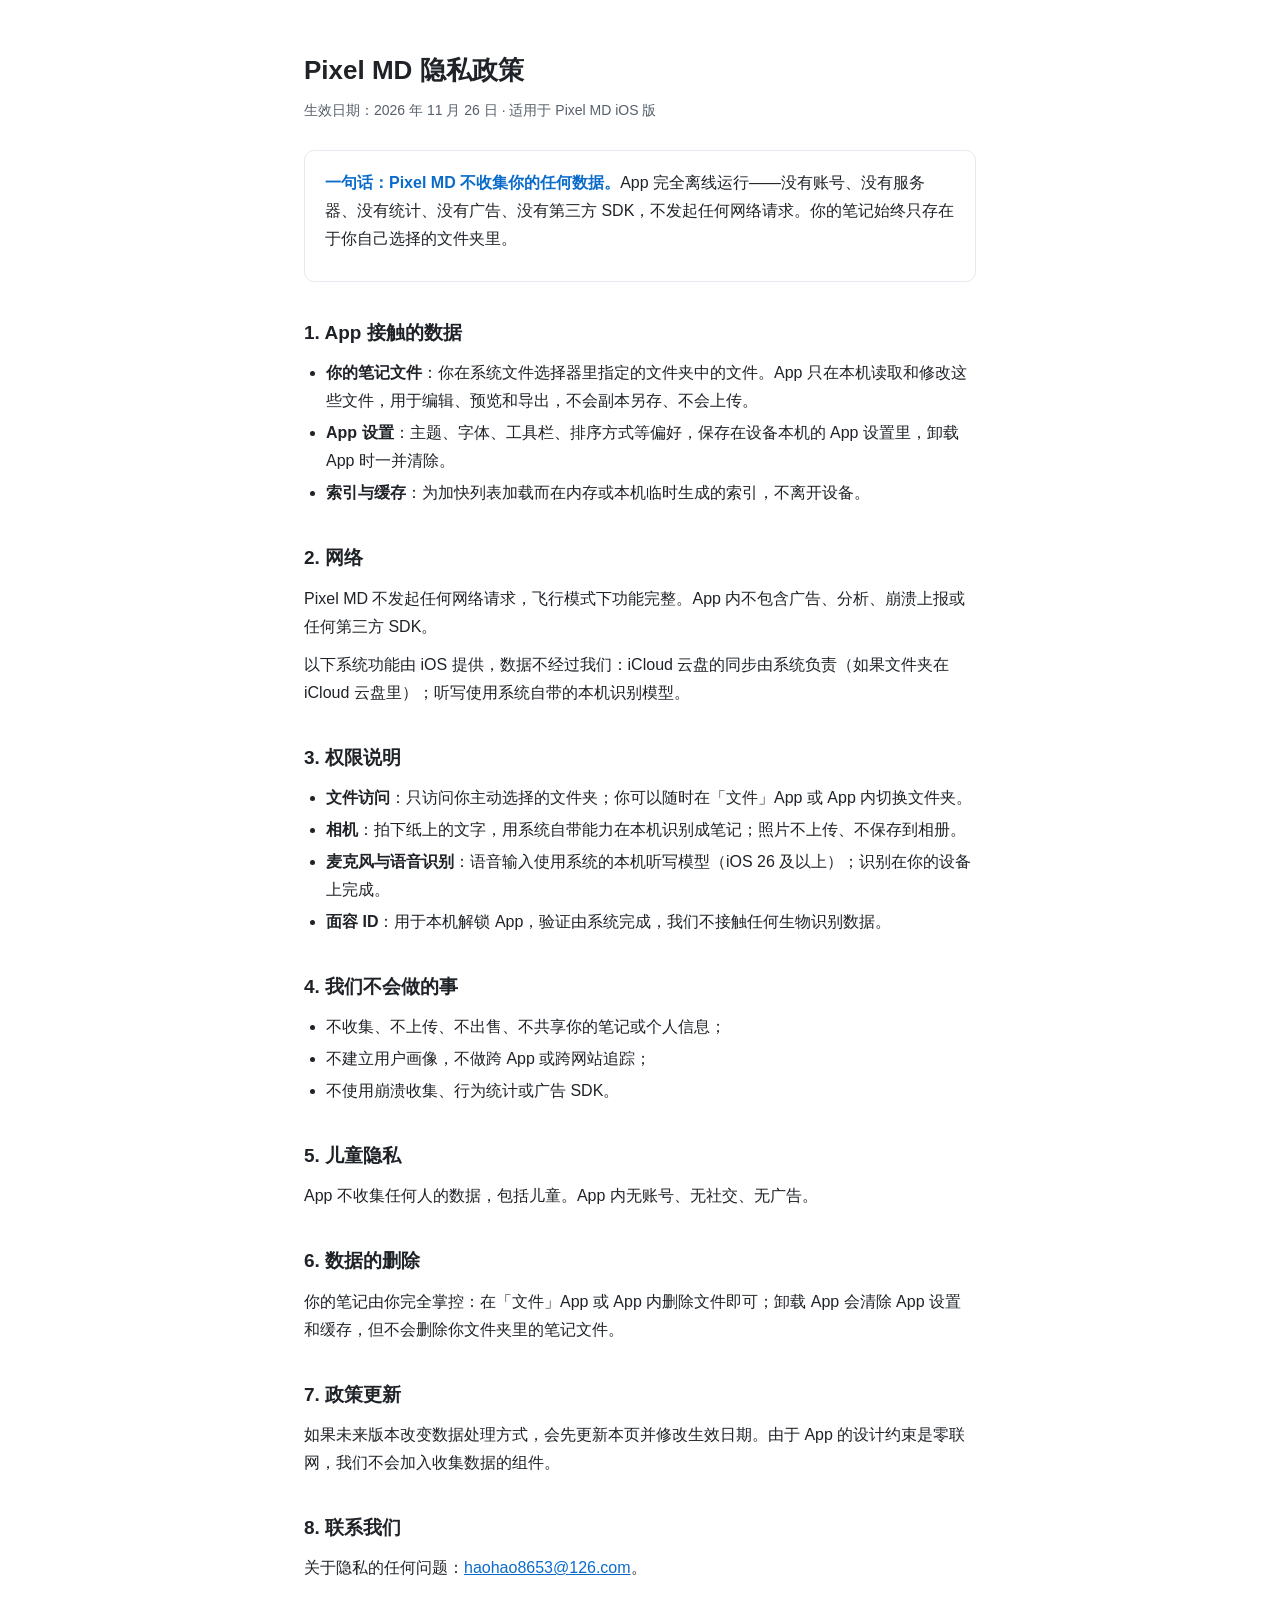
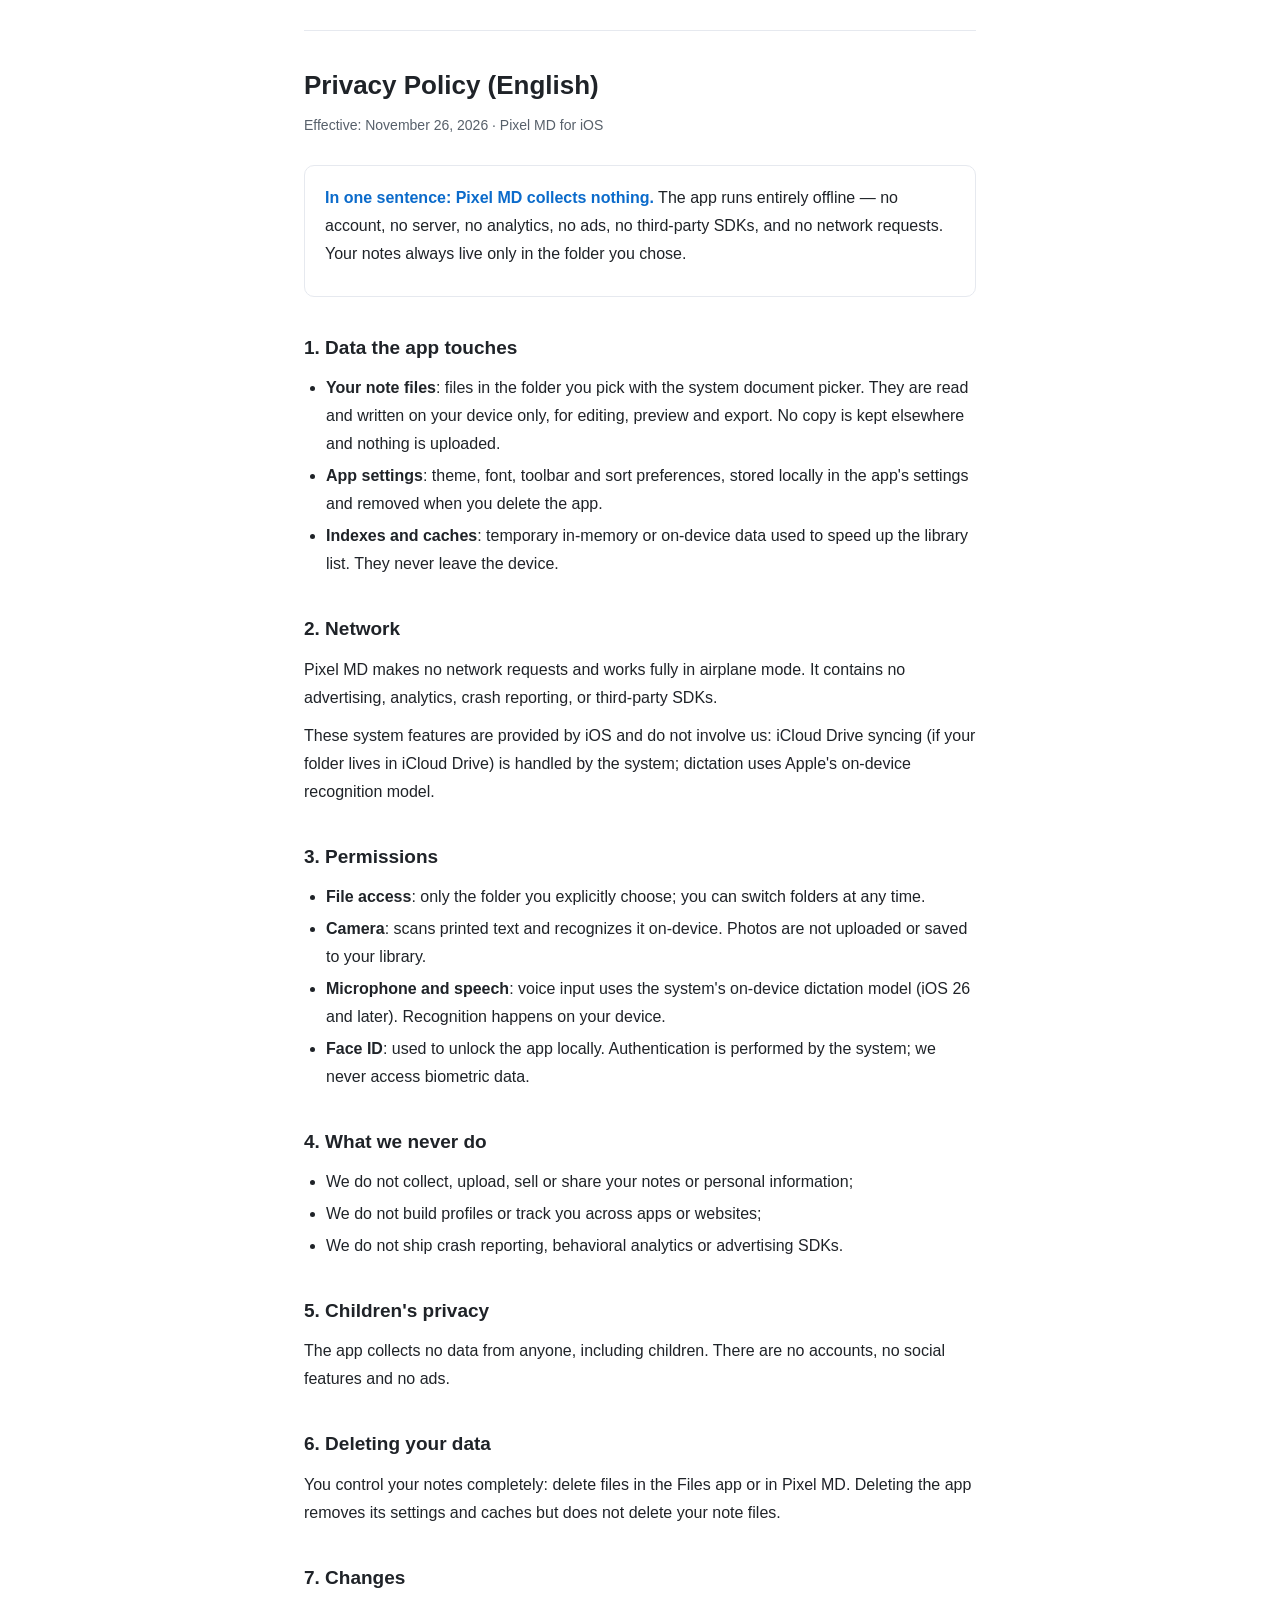
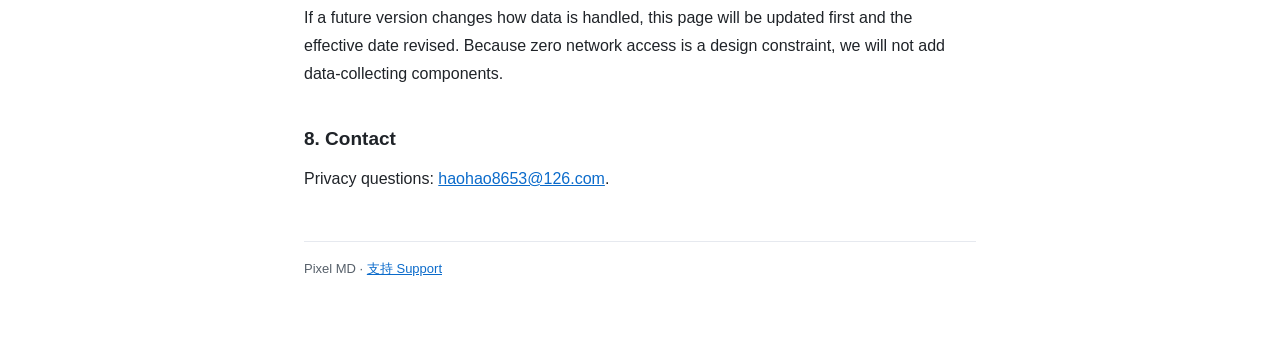
==== privacy.html @ a6793cc6 "add privacy.html" ====
<!doctype html>
<html lang="zh-Hans">
<head>
<meta charset="utf-8">
<meta name="viewport" content="width=device-width, initial-scale=1">
<title>Pixel MD 隐私政策 · Privacy Policy</title>
<style>
  :root {
    --bg: #ffffff; --card: #ffffff; --line: #e6e9ef;
    --text: #1f2328; --dim: #57606a; --accent: #0b6bcb;
  }
  @media (prefers-color-scheme: dark) {
    :root {
      --bg: #0e1116; --card: #161b22; --line: #262c36;
      --text: #e6edf3; --dim: #9da7b3; --accent: #4c9aff;
    }
  }
  * { box-sizing: border-box; }
  body {
    margin: 0; background: var(--bg); color: var(--text);
    font: 16px/1.75 -apple-system, BlinkMacSystemFont, "PingFang SC",
          "Hiragino Sans GB", "Segoe UI", sans-serif;
  }
  main { max-width: 720px; margin: 0 auto; padding: 48px 24px 72px; }
  h1 { font-size: 26px; margin: 0 0 4px; }
  .meta { color: var(--dim); font-size: 14px; margin: 0 0 28px; }
  h2 { font-size: 19px; margin: 34px 0 10px; }
  p { margin: 0 0 10px; }
  ul { margin: 0 0 10px; padding-left: 22px; }
  li { margin: 4px 0; }
  a { color: var(--accent); }
  .summary {
    border: 1px solid var(--line); border-radius: 10px;
    padding: 18px 20px; margin: 0 0 8px;
  }
  .summary b { color: var(--accent); }
  footer { color: var(--dim); font-size: 13px; margin-top: 48px; border-top: 1px solid var(--line); padding-top: 16px; }
  hr.split { border: 0; border-top: 1px solid var(--line); margin: 48px 0 32px; }
</style>
</head>
<body>
<main>
  <h1>Pixel MD 隐私政策</h1>
  <p class="meta">生效日期：2026 年 11 月 26 日 · 适用于 Pixel MD iOS 版</p>

  <div class="summary">
    <p><b>一句话：Pixel MD 不收集你的任何数据。</b>App 完全离线运行——没有账号、没有服务器、没有统计、没有广告、没有第三方 SDK，不发起任何网络请求。你的笔记始终只存在于你自己选择的文件夹里。</p>
  </div>

  <h2>1. App 接触的数据</h2>
  <ul>
    <li><b>你的笔记文件</b>：你在系统文件选择器里指定的文件夹中的文件。App 只在本机读取和修改这些文件，用于编辑、预览和导出，不会副本另存、不会上传。</li>
    <li><b>App 设置</b>：主题、字体、工具栏、排序方式等偏好，保存在设备本机的 App 设置里，卸载 App 时一并清除。</li>
    <li><b>索引与缓存</b>：为加快列表加载而在内存或本机临时生成的索引，不离开设备。</li>
  </ul>

  <h2>2. 网络</h2>
  <p>Pixel MD 不发起任何网络请求，飞行模式下功能完整。App 内不包含广告、分析、崩溃上报或任何第三方 SDK。</p>
  <p>以下系统功能由 iOS 提供，数据不经过我们：iCloud 云盘的同步由系统负责（如果文件夹在 iCloud 云盘里）；听写使用系统自带的本机识别模型。</p>

  <h2>3. 权限说明</h2>
  <ul>
    <li><b>文件访问</b>：只访问你主动选择的文件夹；你可以随时在「文件」App 或 App 内切换文件夹。</li>
    <li><b>相机</b>：拍下纸上的文字，用系统自带能力在本机识别成笔记；照片不上传、不保存到相册。</li>
    <li><b>麦克风与语音识别</b>：语音输入使用系统的本机听写模型（iOS 26 及以上）；识别在你的设备上完成。</li>
    <li><b>面容 ID</b>：用于本机解锁 App，验证由系统完成，我们不接触任何生物识别数据。</li>
  </ul>

  <h2>4. 我们不会做的事</h2>
  <ul>
    <li>不收集、不上传、不出售、不共享你的笔记或个人信息；</li>
    <li>不建立用户画像，不做跨 App 或跨网站追踪；</li>
    <li>不使用崩溃收集、行为统计或广告 SDK。</li>
  </ul>

  <h2>5. 儿童隐私</h2>
  <p>App 不收集任何人的数据，包括儿童。App 内无账号、无社交、无广告。</p>

  <h2>6. 数据的删除</h2>
  <p>你的笔记由你完全掌控：在「文件」App 或 App 内删除文件即可；卸载 App 会清除 App 设置和缓存，但不会删除你文件夹里的笔记文件。</p>

  <h2>7. 政策更新</h2>
  <p>如果未来版本改变数据处理方式，会先更新本页并修改生效日期。由于 App 的设计约束是零联网，我们不会加入收集数据的组件。</p>

  <h2>8. 联系我们</h2>
  <p>关于隐私的任何问题：<a href="mailto:haohao8653@126.com">haohao8653@126.com</a>。</p>

  <hr class="split">

  <h1>Privacy Policy (English)</h1>
  <p class="meta">Effective: November 26, 2026 · Pixel MD for iOS</p>

  <div class="summary">
    <p><b>In one sentence: Pixel MD collects nothing.</b> The app runs entirely offline — no account, no server, no analytics, no ads, no third-party SDKs, and no network requests. Your notes always live only in the folder you chose.</p>
  </div>

  <h2>1. Data the app touches</h2>
  <ul>
    <li><b>Your note files</b>: files in the folder you pick with the system document picker. They are read and written on your device only, for editing, preview and export. No copy is kept elsewhere and nothing is uploaded.</li>
    <li><b>App settings</b>: theme, font, toolbar and sort preferences, stored locally in the app's settings and removed when you delete the app.</li>
    <li><b>Indexes and caches</b>: temporary in-memory or on-device data used to speed up the library list. They never leave the device.</li>
  </ul>

  <h2>2. Network</h2>
  <p>Pixel MD makes no network requests and works fully in airplane mode. It contains no advertising, analytics, crash reporting, or third-party SDKs.</p>
  <p>These system features are provided by iOS and do not involve us: iCloud Drive syncing (if your folder lives in iCloud Drive) is handled by the system; dictation uses Apple's on-device recognition model.</p>

  <h2>3. Permissions</h2>
  <ul>
    <li><b>File access</b>: only the folder you explicitly choose; you can switch folders at any time.</li>
    <li><b>Camera</b>: scans printed text and recognizes it on-device. Photos are not uploaded or saved to your library.</li>
    <li><b>Microphone and speech</b>: voice input uses the system's on-device dictation model (iOS 26 and later). Recognition happens on your device.</li>
    <li><b>Face ID</b>: used to unlock the app locally. Authentication is performed by the system; we never access biometric data.</li>
  </ul>

  <h2>4. What we never do</h2>
  <ul>
    <li>We do not collect, upload, sell or share your notes or personal information;</li>
    <li>We do not build profiles or track you across apps or websites;</li>
    <li>We do not ship crash reporting, behavioral analytics or advertising SDKs.</li>
  </ul>

  <h2>5. Children's privacy</h2>
  <p>The app collects no data from anyone, including children. There are no accounts, no social features and no ads.</p>

  <h2>6. Deleting your data</h2>
  <p>You control your notes completely: delete files in the Files app or in Pixel MD. Deleting the app removes its settings and caches but does not delete your note files.</p>

  <h2>7. Changes</h2>
  <p>If a future version changes how data is handled, this page will be updated first and the effective date revised. Because zero network access is a design constraint, we will not add data-collecting components.</p>

  <h2>8. Contact</h2>
  <p>Privacy questions: <a href="mailto:haohao8653@126.com">haohao8653@126.com</a>.</p>

  <footer>
    <p>Pixel MD · <a href="index.html">支持 Support</a></p>
  </footer>
</main>
</body>
</html>
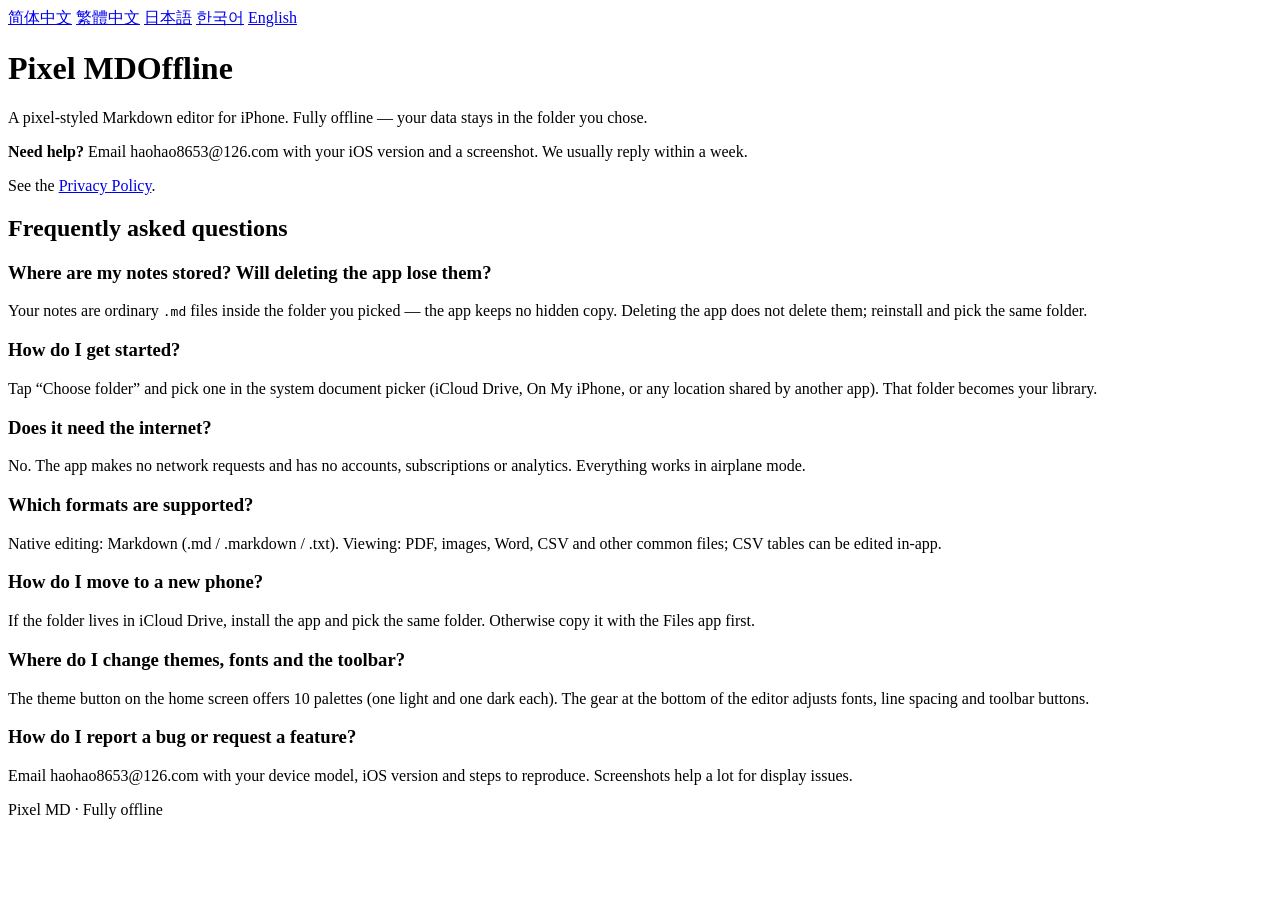
==== commit e8036d93: "update privacy.html" ====
--- a/privacy.html
+++ b/privacy.html
@@ -3,138 +3,45 @@
 <head>
 <meta charset="utf-8">
 <meta name="viewport" content="width=device-width, initial-scale=1">
-<title>Pixel MD 隐私政策 · Privacy Policy</title>
-<style>
-  :root {
-    --bg: #ffffff; --card: #ffffff; --line: #e6e9ef;
-    --text: #1f2328; --dim: #57606a; --accent: #0b6bcb;
-  }
-  @media (prefers-color-scheme: dark) {
-    :root {
-      --bg: #0e1116; --card: #161b22; --line: #262c36;
-      --text: #e6edf3; --dim: #9da7b3; --accent: #4c9aff;
-    }
-  }
-  * { box-sizing: border-box; }
-  body {
-    margin: 0; background: var(--bg); color: var(--text);
-    font: 16px/1.75 -apple-system, BlinkMacSystemFont, "PingFang SC",
-          "Hiragino Sans GB", "Segoe UI", sans-serif;
-  }
-  main { max-width: 720px; margin: 0 auto; padding: 48px 24px 72px; }
-  h1 { font-size: 26px; margin: 0 0 4px; }
-  .meta { color: var(--dim); font-size: 14px; margin: 0 0 28px; }
-  h2 { font-size: 19px; margin: 34px 0 10px; }
-  p { margin: 0 0 10px; }
-  ul { margin: 0 0 10px; padding-left: 22px; }
-  li { margin: 4px 0; }
-  a { color: var(--accent); }
-  .summary {
-    border: 1px solid var(--line); border-radius: 10px;
-    padding: 18px 20px; margin: 0 0 8px;
-  }
-  .summary b { color: var(--accent); }
-  footer { color: var(--dim); font-size: 13px; margin-top: 48px; border-top: 1px solid var(--line); padding-top: 16px; }
-  hr.split { border: 0; border-top: 1px solid var(--line); margin: 48px 0 32px; }
-</style>
+<title>Pixel MD 隐私政策</title>
+<link rel="stylesheet" href="styles.css">
 </head>
 <body>
 <main>
-  <h1>Pixel MD 隐私政策</h1>
-  <p class="meta">生效日期：2026 年 11 月 26 日 · 适用于 Pixel MD iOS 版</p>
 
-  <div class="summary">
-    <p><b>一句话：Pixel MD 不收集你的任何数据。</b>App 完全离线运行——没有账号、没有服务器、没有统计、没有广告、没有第三方 SDK，不发起任何网络请求。你的笔记始终只存在于你自己选择的文件夹里。</p>
-  </div>
+<nav class="langbar"><a href="privacy.html" class="cur">简体中文</a> <a href="zh-Hant/privacy.html">繁體中文</a> <a href="ja/privacy.html">日本語</a> <a href="ko/privacy.html">한국어</a> <a href="en/privacy.html">English</a></nav>
+<h1>Pixel MD 隐私政策</h1>
+<p class="meta">生效日期：2026 年 11 月 26 日 · 适用于 Pixel MD iOS 版</p>
+<div class="summary"><p><b>一句话：Pixel MD 不收集你的任何数据。</b>App 完全离线运行——没有账号、没有服务器、没有统计、没有广告、没有第三方 SDK，不发起任何网络请求。你的笔记始终只存在于你自己选择的文件夹里。</p></div>
+<h2>1. App 接触的数据</h2>
+<ul><li><b>你的笔记文件</b>：你在系统文件选择器里指定的文件夹中的文件。App 只在本机读取和修改这些文件，用于编辑、预览和导出，不会副本另存、不会上传。</li><li><b>App 设置</b>：主题、字体、工具栏、排序方式等偏好，保存在设备本机的 App 设置里，卸载 App 时一并清除。</li><li><b>索引与缓存</b>：为加快列表加载而在内存或本机临时生成的索引，不离开设备。</li></ul>
+<h2>2. 网络</h2>
+<p>Pixel MD 不发起任何网络请求，飞行模式下功能完整。App 内不包含广告、分析、崩溃上报或任何第三方 SDK。</p>
+<p>以下系统功能由 iOS 提供，数据不经过我们：iCloud 云盘的同步由系统负责（如果文件夹在 iCloud 云盘里）；听写使用系统自带的本机识别模型。</p>
+<h2>3. 权限说明</h2>
+<ul><li><b>文件访问</b>：只访问你主动选择的文件夹；你可以随时在「文件」App 或 App 内切换文件夹。</li><li><b>相机</b>：拍下纸上的文字，用系统自带能力在本机识别成笔记；照片不上传、不保存到相册。</li><li><b>麦克风与语音识别</b>：语音输入使用系统的本机听写模型（iOS 26 及以上）；识别在你的设备上完成。</li><li><b>面容 ID</b>：用于本机解锁 App，验证由系统完成，我们不接触任何生物识别数据。</li></ul>
+<h2>4. 我们不会做的事</h2>
+<ul><li>不收集、不上传、不出售、不共享你的笔记或个人信息；</li><li>不建立用户画像，不做跨 App 或跨网站追踪；</li><li>不使用崩溃收集、行为统计或广告 SDK。</li></ul>
+<h2>5. 儿童隐私</h2>
+<p>App 不收集任何人的数据，包括儿童。App 内无账号、无社交、无广告。</p>
+<h2>6. 数据的删除</h2>
+<p>你的笔记由你完全掌控：在「文件」App 或 App 内删除文件即可；卸载 App 会清除 App 设置和缓存，但不会删除你文件夹里的笔记文件。</p>
+<h2>7. 政策更新</h2>
+<p>如果未来版本改变数据处理方式，会先更新本页并修改生效日期。由于 App 的设计约束是零联网，我们不会加入收集数据的组件。</p>
+<h2>8. 联系我们</h2>
+<p>关于隐私的任何问题：haohao8653@126.com。</p>
+<footer><p>Pixel MD · <a href="index.html">支持</a></p></footer>
 
-  <h2>1. App 接触的数据</h2>
-  <ul>
-    <li><b>你的笔记文件</b>：你在系统文件选择器里指定的文件夹中的文件。App 只在本机读取和修改这些文件，用于编辑、预览和导出，不会副本另存、不会上传。</li>
-    <li><b>App 设置</b>：主题、字体、工具栏、排序方式等偏好，保存在设备本机的 App 设置里，卸载 App 时一并清除。</li>
-    <li><b>索引与缓存</b>：为加快列表加载而在内存或本机临时生成的索引，不离开设备。</li>
-  </ul>
-
-  <h2>2. 网络</h2>
-  <p>Pixel MD 不发起任何网络请求，飞行模式下功能完整。App 内不包含广告、分析、崩溃上报或任何第三方 SDK。</p>
-  <p>以下系统功能由 iOS 提供，数据不经过我们：iCloud 云盘的同步由系统负责（如果文件夹在 iCloud 云盘里）；听写使用系统自带的本机识别模型。</p>
-
-  <h2>3. 权限说明</h2>
-  <ul>
-    <li><b>文件访问</b>：只访问你主动选择的文件夹；你可以随时在「文件」App 或 App 内切换文件夹。</li>
-    <li><b>相机</b>：拍下纸上的文字，用系统自带能力在本机识别成笔记；照片不上传、不保存到相册。</li>
-    <li><b>麦克风与语音识别</b>：语音输入使用系统的本机听写模型（iOS 26 及以上）；识别在你的设备上完成。</li>
-    <li><b>面容 ID</b>：用于本机解锁 App，验证由系统完成，我们不接触任何生物识别数据。</li>
-  </ul>
-
-  <h2>4. 我们不会做的事</h2>
-  <ul>
-    <li>不收集、不上传、不出售、不共享你的笔记或个人信息；</li>
-    <li>不建立用户画像，不做跨 App 或跨网站追踪；</li>
-    <li>不使用崩溃收集、行为统计或广告 SDK。</li>
-  </ul>
-
-  <h2>5. 儿童隐私</h2>
-  <p>App 不收集任何人的数据，包括儿童。App 内无账号、无社交、无广告。</p>
-
-  <h2>6. 数据的删除</h2>
-  <p>你的笔记由你完全掌控：在「文件」App 或 App 内删除文件即可；卸载 App 会清除 App 设置和缓存，但不会删除你文件夹里的笔记文件。</p>
-
-  <h2>7. 政策更新</h2>
-  <p>如果未来版本改变数据处理方式，会先更新本页并修改生效日期。由于 App 的设计约束是零联网，我们不会加入收集数据的组件。</p>
-
-  <h2>8. 联系我们</h2>
-  <p>关于隐私的任何问题：<a href="mailto:haohao8653@126.com">haohao8653@126.com</a>。</p>
-
-  <hr class="split">
-
-  <h1>Privacy Policy (English)</h1>
-  <p class="meta">Effective: November 26, 2026 · Pixel MD for iOS</p>
-
-  <div class="summary">
-    <p><b>In one sentence: Pixel MD collects nothing.</b> The app runs entirely offline — no account, no server, no analytics, no ads, no third-party SDKs, and no network requests. Your notes always live only in the folder you chose.</p>
-  </div>
-
-  <h2>1. Data the app touches</h2>
-  <ul>
-    <li><b>Your note files</b>: files in the folder you pick with the system document picker. They are read and written on your device only, for editing, preview and export. No copy is kept elsewhere and nothing is uploaded.</li>
-    <li><b>App settings</b>: theme, font, toolbar and sort preferences, stored locally in the app's settings and removed when you delete the app.</li>
-    <li><b>Indexes and caches</b>: temporary in-memory or on-device data used to speed up the library list. They never leave the device.</li>
-  </ul>
-
-  <h2>2. Network</h2>
-  <p>Pixel MD makes no network requests and works fully in airplane mode. It contains no advertising, analytics, crash reporting, or third-party SDKs.</p>
-  <p>These system features are provided by iOS and do not involve us: iCloud Drive syncing (if your folder lives in iCloud Drive) is handled by the system; dictation uses Apple's on-device recognition model.</p>
-
-  <h2>3. Permissions</h2>
-  <ul>
-    <li><b>File access</b>: only the folder you explicitly choose; you can switch folders at any time.</li>
-    <li><b>Camera</b>: scans printed text and recognizes it on-device. Photos are not uploaded or saved to your library.</li>
-    <li><b>Microphone and speech</b>: voice input uses the system's on-device dictation model (iOS 26 and later). Recognition happens on your device.</li>
-    <li><b>Face ID</b>: used to unlock the app locally. Authentication is performed by the system; we never access biometric data.</li>
-  </ul>
-
-  <h2>4. What we never do</h2>
-  <ul>
-    <li>We do not collect, upload, sell or share your notes or personal information;</li>
-    <li>We do not build profiles or track you across apps or websites;</li>
-    <li>We do not ship crash reporting, behavioral analytics or advertising SDKs.</li>
-  </ul>
-
-  <h2>5. Children's privacy</h2>
-  <p>The app collects no data from anyone, including children. There are no accounts, no social features and no ads.</p>
-
-  <h2>6. Deleting your data</h2>
-  <p>You control your notes completely: delete files in the Files app or in Pixel MD. Deleting the app removes its settings and caches but does not delete your note files.</p>
-
-  <h2>7. Changes</h2>
-  <p>If a future version changes how data is handled, this page will be updated first and the effective date revised. Because zero network access is a design constraint, we will not add data-collecting components.</p>
-
-  <h2>8. Contact</h2>
-  <p>Privacy questions: <a href="mailto:haohao8653@126.com">haohao8653@126.com</a>.</p>
-
-  <footer>
-    <p>Pixel MD · <a href="index.html">支持 Support</a></p>
-  </footer>
 </main>
+<script>
+(function(){try{
+  if(location.search.indexOf('lang')>=0)return;
+  var l=(navigator.language||'').toLowerCase();
+  if(/^en/.test(l))location.replace('en/');
+  else if(/^ja/.test(l))location.replace('ja/');
+  else if(/^ko/.test(l))location.replace('ko/');
+  else if(/tw|hk|mo|hant/.test(l))location.replace('zh-Hant/');
+}catch(e){}})();
+</script>
 </body>
 </html>
